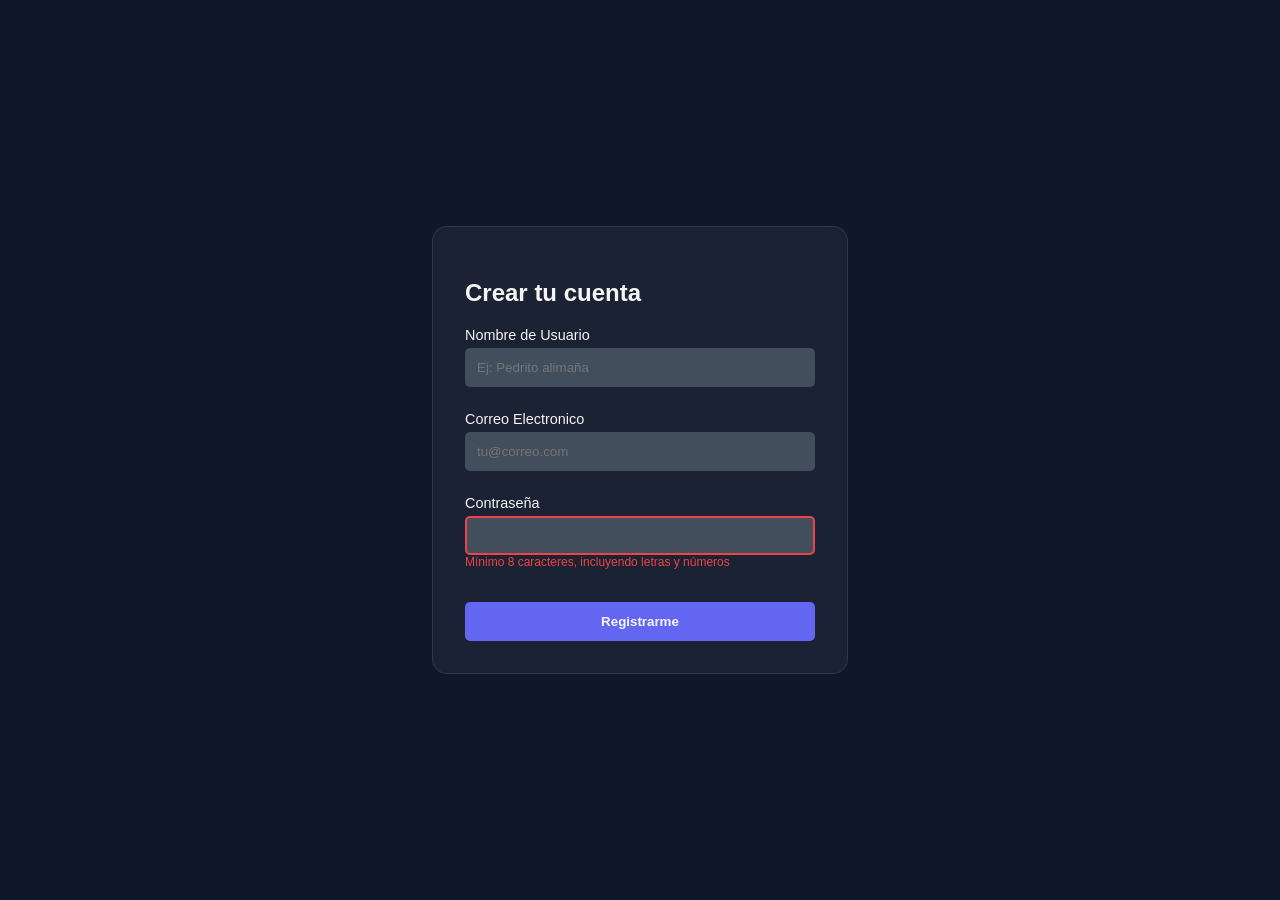
==== Registro/index.html @ 49d40034 "Initial commit" ====
<!DOCTYPE html>
<html lang="es">
<head>
    <meta charset="UTF-8">
    <meta name="viewport" content="width=device-width, initial-scale=1.0">
    <title>Registrese</title>
    <link rel="stylesheet" href="css/styles.css">
    <script src="js/scripts.js" defer></script>
</head>
<body>
    <div class="contenedor-principal">
        <form id="formulario-registro" novalidate>
            <h2>Crear tu cuenta</h2>

            <div class="datos-entrada">
                <label for="nombreusuario">Nombre de Usuario</label>
                <input type="text" id="nombreusuario" placeholder="Ej: Pedrito alimaña" required minlength="4">
                <span class="mensaje-error">El Usuario debe tener al menos 4 caracteres</span>
            </div>

            <div class="datos-entrada">
                <label for="correo">Correo Electronico</label>
                <input type="email" id="correo" placeholder="tu@correo.com" required>
                <span class="mensaje-error">Ingresa un correo Electronico válido</span>
            </div>

            <div class="datos-entrada">
                <label for="contraseña">Contraseña</label>
                <input type="password" id="contraseña" required pattern="^(?=.*[A-Za-z])(?=.*\d)[A-Za-z\d]{8,}$">
                <span class="mensaje-error">Mínimo 8 caracteres, incluyendo letras y números</span>
                <div class="nivel-seguridad" id="nivelseguridad"></div>
            </div>
            <button type="submit" id="boton-enviar">Registrarme</button>
        </form>
    </div>

</body>
</html>
---- Registro/css/styles.css ----
:root {
    --color-principal: #6366f1;
    --color-error: #ef4444;
    --color-exitoso: #22c55e;
    --color-fondo: #0f172a;
}   
body{
    font-family: 'Segoe UI', Tahoma, Geneva, Verdana, sans-serif;
    background: var(--color-fondo);
    display: flex;
    justify-content: center;
    align-items: center;
    height: 100vh;
    margin: 0;
}
.contenedor-principal{
    background: rgba(225, 255, 255, 0.05);
    backdrop-filter: blur(10px);
    padding: 2rem;
    border-radius: 15px;
    border: 1px solid rgba(225, 255, 255, 0.1);
    width: 350px;
    color: whitesmoke;
}
.datos-entrada{
    margin-bottom: 1.5rem;
    position:relative;
}
label{
    display:block;
    margin-bottom: 5px;
    font-size: 0.9rem;
}
input{
    width: 100%;
    padding: 10px;
    background: rgba(225, 255, 255, 0.2);
    border: 2px solid transparent;
    border-radius: 5px;
    color: white;
    box-sizing: border-box;
    transition: 0.3s;    
}

input:focus{
    outline: none;
    border-color: var(--color-principal);
}

input:invalid:not(:placeholder-shown){
    border-color: var(--color-error);
}
.mensaje-error{
    color: var(--color-error);
    font-size: 0.75rem;
    display: none;
}
input:invalid:not(:placeholder-shown)+.mensaje-error{
    display: block;
}
button{
    width: 100%;
    padding: 12px;
    background: var(--color-principal);
    border: none;
    color:whitesmoke;
    font-weight: bold;
    border-radius: 5px;
    cursor: pointer;
}
.nivel-seguridad{
    height: 4px;
    width: 0%;
    background: var(--color-error);
    margin-top: 5px;
    transition: 0.5s;
}
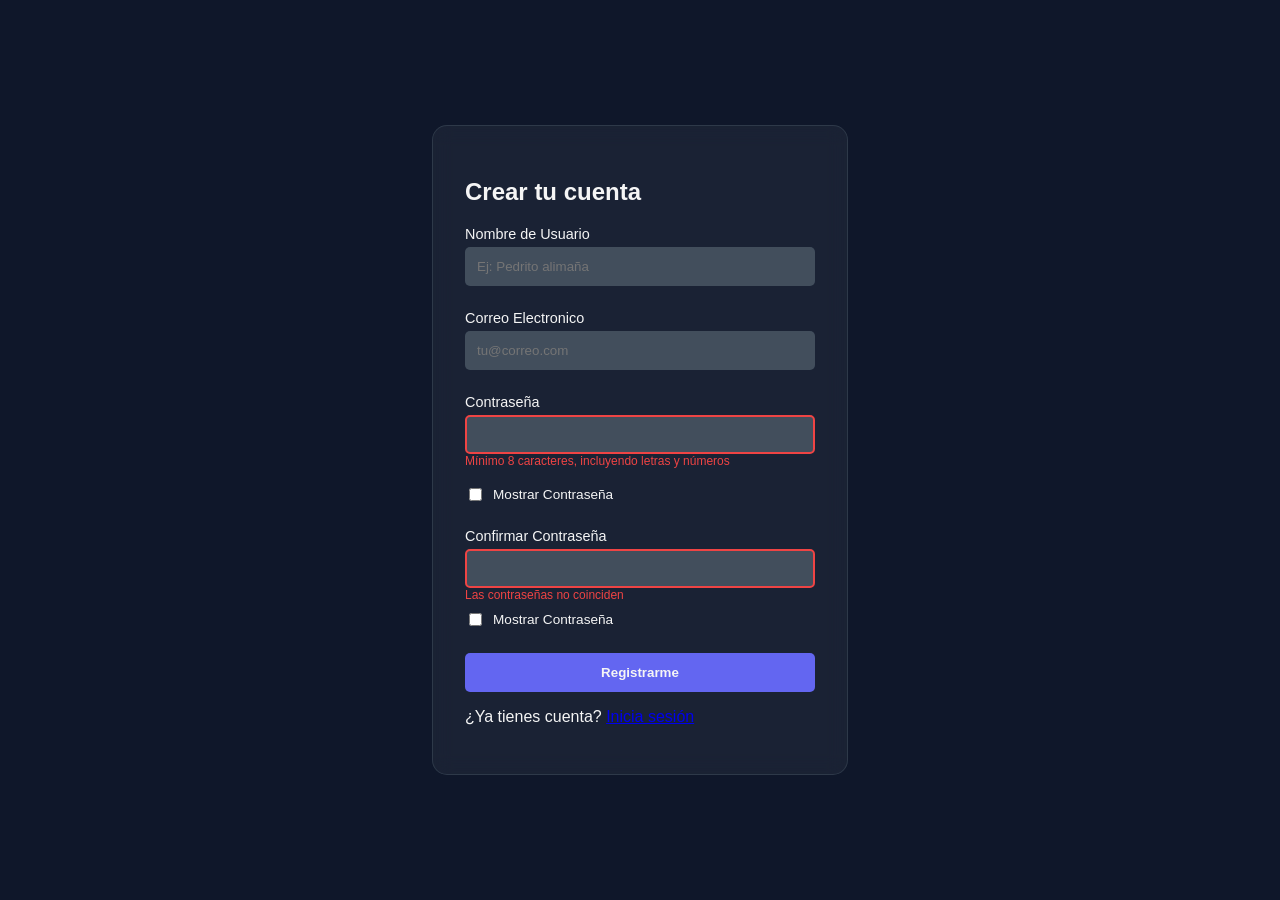
==== commit 9ca759bc: "Formulario de registro" ====
--- a/Registro/index.html
+++ b/Registro/index.html
@@ -7,8 +7,12 @@
     <link rel="stylesheet" href="css/styles.css">
     <script src="js/scripts.js" defer></script>
 </head>
+
 <body>
-    <div class="contenedor-principal">
+    <!-- Seccion de Registro-->
+    <div id="vista-registro" >
+        
+        <div class="contenedor-principal" >
         <form id="formulario-registro" novalidate>
             <h2>Crear tu cuenta</h2>
 
@@ -27,12 +31,70 @@
             <div class="datos-entrada">
                 <label for="contraseña">Contraseña</label>
                 <input type="password" id="contraseña" required pattern="^(?=.*[A-Za-z])(?=.*\d)[A-Za-z\d]{8,}$">
-                <span class="mensaje-error">Mínimo 8 caracteres, incluyendo letras y números</span>
+                <span class="mensaje-error">Mínimo 8 caracteres, incluyendo letras y números </span>
                 <div class="nivel-seguridad" id="nivelseguridad"></div>
+
+                <div class="mostrar-contraseña">
+                    <input type="checkbox" id="ver-contraseña">
+                    <label for="ver-contraseña">Mostrar Contraseña</label>
+                </div>
             </div>
+
+            <div class="datos-entrada">
+                <label for="confirmarcontraseña">Confirmar Contraseña</label>
+                <input type="password" id="confirmarcontraseña" required>
+                <span class="mensaje-error">Las contraseñas no coinciden</span>
+               
+                <div class="mostrar-contraseña">
+                    <input type="checkbox" id="mostrar-contraseña">
+                    <label for="mostrar-contraseña">Mostrar Contraseña</label>
+                </div>
+            </div>
+
             <button type="submit" id="boton-enviar">Registrarme</button>
+            
+            <p>¿Ya tienes cuenta?
+            <a href="#" id="ir-login">Inicia sesión</a>
+            </p>
+
         </form>
+        </div>
     </div>
+
+
+    <!--Seccion de Login -->
+    <div id="vista-login" style="display: none;">
+        <div class="contenedor-principal">
+            <h2>Iniciar Sesión</h2>
+            
+
+            <form id="formulario-login" novalidate>
+                <div class="datos-entrada">
+
+                    <label for="login-correo">Correo Electrónico</label>
+                    <input type="email" id="login-correo" placeholder="tu@correo.com" required>
+                    <span class="mensaje-error">Ingresa un correo electrónico válido</span>
+                </div>
+
+                <div class="datos-entrada">
+                    <label for="login-password">Contraseña</label>
+                    <input type="password" id="login-password" required>
+                    <span class="mensaje-error">La contraseña es incorrecta</span>
+
+                    <div class="mostrar-contraseña">
+                        <input type="checkbox" id="ver-contraseña-login">
+                        <label for="ver-contraseña-login">Mostrar Contraseña</label>
+
+                    </div>
+                </div>
+
+                <button type="submit" id="boton-iniciar-sesion">Iniciar Sesión</button>
+                <p>¿No tienes cuenta?
+                <a href="#" id="ir-registro">Regístrate</a>
+                </p> 
+                
+            </form>
+        </div>
 
 </body>
 </html>
--- a/Registro/css/styles.css
+++ b/Registro/css/styles.css
@@ -31,7 +31,7 @@
     margin-bottom: 5px;
     font-size: 0.9rem;
 }
-input{
+input:not([type="checkbox"]){
     width: 100%;
     padding: 10px;
     background: rgba(225, 255, 255, 0.2);
@@ -41,6 +41,8 @@
     box-sizing: border-box;
     transition: 0.3s;    
 }
+
+
 
 input:focus{
     outline: none;
@@ -76,3 +78,20 @@
     transition: 0.5s;
 }
 
+.mostrar-contraseña{
+    display: flex;
+    align-items: center;
+    gap: 8px;
+    margin-top: 8px;
+}
+
+.mostrar-contraseña input[type="checkbox"]{
+    width: auto;
+    cursor: pointer;
+}
+
+.mostrar-contraseña label{
+    margin: 0;
+    font-size: 0.85rem;
+    cursor: pointer;
+}
